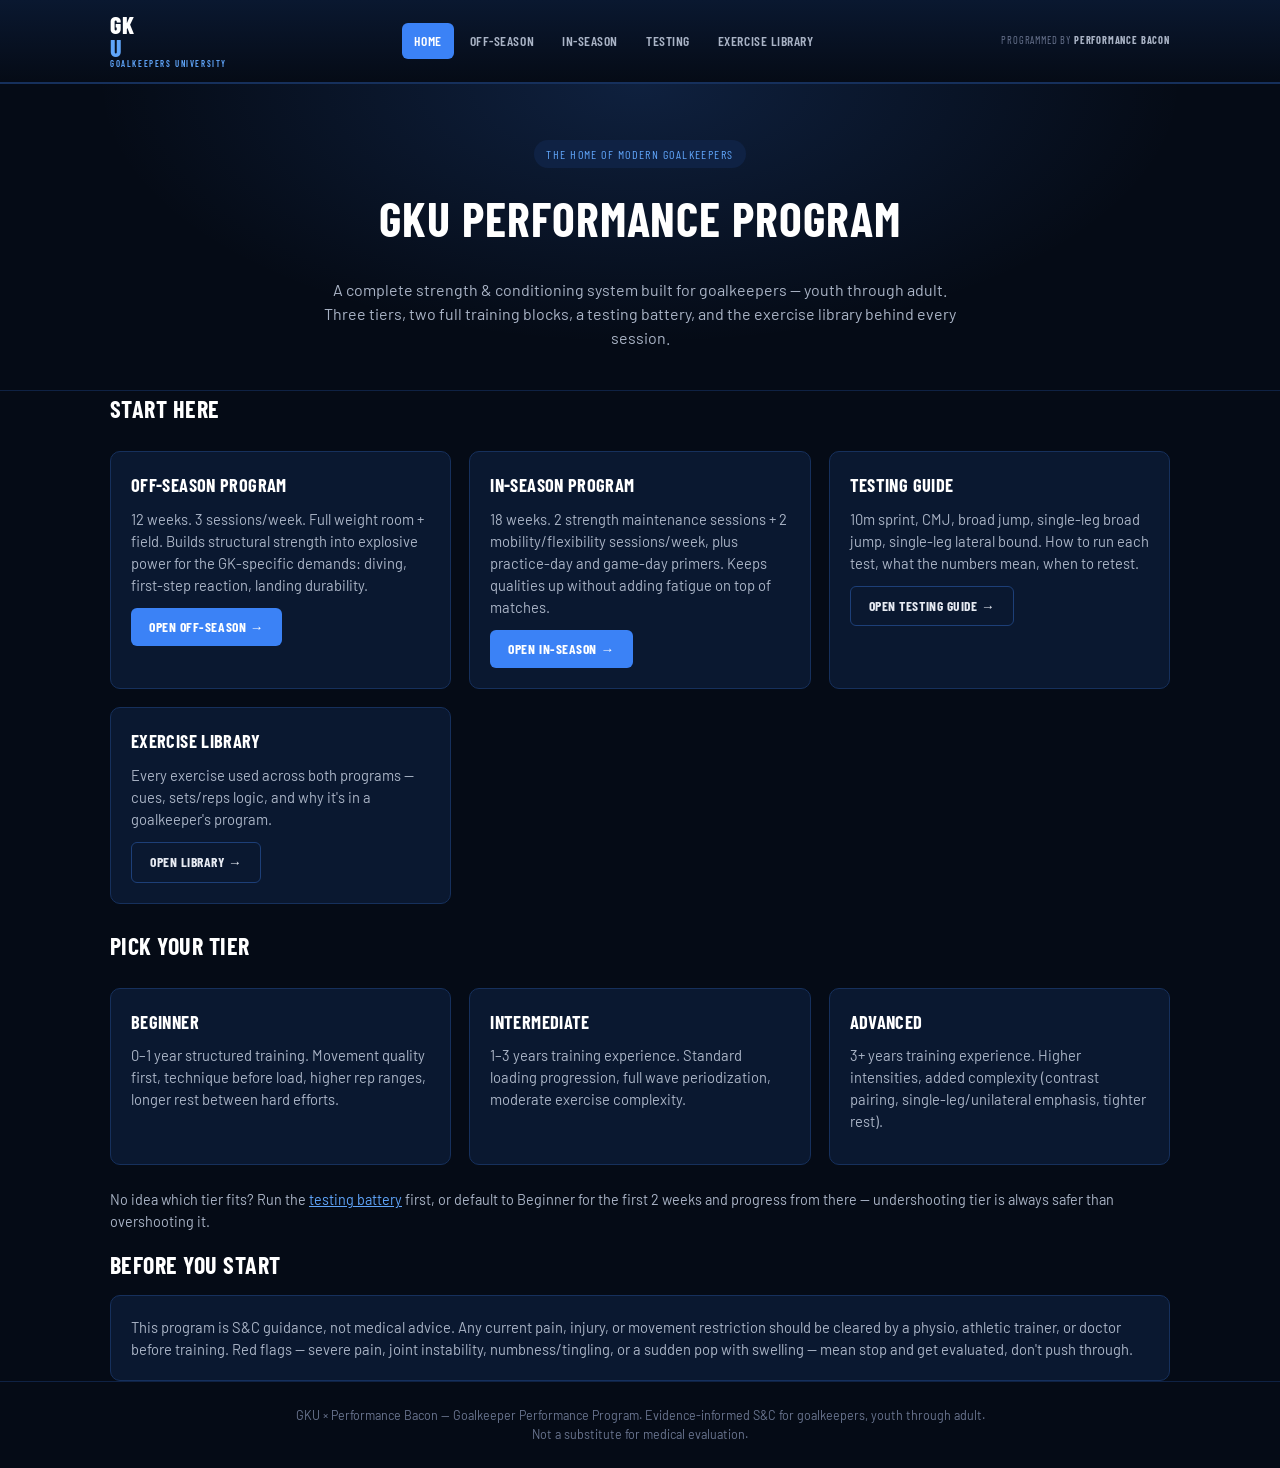
==== index.html @ 05894696 "Initial build: GKU x Performance Bacon goalkeeper program 12-week off-season (Triphasic block: Eccen" ====
<!DOCTYPE html>
<html lang="en">
<head>
<meta charset="UTF-8">
<meta name="viewport" content="width=device-width, initial-scale=1.0">
<title>GKU Performance Program — Goalkeepers University</title>
<meta name="description" content="Evidence-informed strength &amp; conditioning program for goalkeepers, youth through adult. Off-season and in-season blocks, testing guide, exercise library.">
<link rel="preconnect" href="https://fonts.googleapis.com">
<link href="https://fonts.googleapis.com/css2?family=Barlow:wght@400;500;600&family=Barlow+Condensed:wght@600;700;800&display=swap" rel="stylesheet">
<link rel="stylesheet" href="assets/css/style.css">
</head>
<body>

<header class="site-header">
  <div class="header-inner">
    <div class="brand-lockup">
      <div class="gku-mark">GK<span style="color:var(--blue-bright)">U</span><small>GOALKEEPERS UNIVERSITY</small></div>
    </div>
    <nav class="main-nav">
      <a href="index.html">Home</a>
      <a href="off-season.html">Off-Season</a>
      <a href="in-season.html">In-Season</a>
      <a href="testing-guide.html">Testing</a>
      <a href="exercise-library.html">Exercise Library</a>
    </nav>
    <div class="pb-credit">Programmed by <b>Performance Bacon</b></div>
  </div>
</header>

<section class="hero">
  <div class="wrap">
    <span class="tag">The Home of Modern Goalkeepers</span>
    <h1>GKU Performance Program</h1>
    <p>A complete strength &amp; conditioning system built for goalkeepers — youth through adult. Three tiers, two full training blocks, a testing battery, and the exercise library behind every session.</p>
  </div>
</section>

<main class="wrap">

  <h2>Start here</h2>
  <div class="card-grid">
    <div class="card">
      <h3>Off-Season Program</h3>
      <p>12 weeks. 3 sessions/week. Full weight room + field. Builds structural strength into explosive power for the GK-specific demands: diving, first-step reaction, landing durability.</p>
      <a class="btn" href="off-season.html">Open Off-Season →</a>
    </div>
    <div class="card">
      <h3>In-Season Program</h3>
      <p>18 weeks. 2 strength maintenance sessions + 2 mobility/flexibility sessions/week, plus practice-day and game-day primers. Keeps qualities up without adding fatigue on top of matches.</p>
      <a class="btn" href="in-season.html">Open In-Season →</a>
    </div>
    <div class="card">
      <h3>Testing Guide</h3>
      <p>10m sprint, CMJ, broad jump, single-leg broad jump, single-leg lateral bound. How to run each test, what the numbers mean, when to retest.</p>
      <a class="btn outline" href="testing-guide.html">Open Testing Guide →</a>
    </div>
    <div class="card">
      <h3>Exercise Library</h3>
      <p>Every exercise used across both programs — cues, sets/reps logic, and why it's in a goalkeeper's program.</p>
      <a class="btn outline" href="exercise-library.html">Open Library →</a>
    </div>
  </div>

  <h2>Pick your tier</h2>
  <div class="card-grid">
    <div class="card">
      <h3>Beginner</h3>
      <p>0–1 year structured training. Movement quality first, technique before load, higher rep ranges, longer rest between hard efforts.</p>
    </div>
    <div class="card">
      <h3>Intermediate</h3>
      <p>1–3 years training experience. Standard loading progression, full wave periodization, moderate exercise complexity.</p>
    </div>
    <div class="card">
      <h3>Advanced</h3>
      <p>3+ years training experience. Higher intensities, added complexity (contrast pairing, single-leg/unilateral emphasis, tighter rest).</p>
    </div>
  </div>
  <p style="color:var(--gray-300); font-size:0.9rem;">No idea which tier fits? Run the <a href="testing-guide.html">testing battery</a> first, or default to Beginner for the first 2 weeks and progress from there — undershooting tier is always safer than overshooting it.</p>

  <h2>Before you start</h2>
  <div class="card">
    <p style="margin:0;">This program is S&amp;C guidance, not medical advice. Any current pain, injury, or movement restriction should be cleared by a physio, athletic trainer, or doctor before training. Red flags — severe pain, joint instability, numbness/tingling, or a sudden pop with swelling — mean stop and get evaluated, don't push through.</p>
  </div>

</main>

<footer>
  <div class="wrap">
    GKU × Performance Bacon — Goalkeeper Performance Program. Evidence-informed S&amp;C for goalkeepers, youth through adult.<br>
    Not a substitute for medical evaluation.
  </div>
</footer>

<script src="assets/js/app.js"></script>
</body>
</html>
---- assets/css/style.css ----
:root {
  --navy-950: #050b16;
  --navy-900: #0a1830;
  --navy-800: #0f2244;
  --navy-700: #16305c;
  --navy-600: #1d3f78;
  --blue-accent: #3b82f6;
  --blue-bright: #60a5fa;
  --white: #ffffff;
  --gray-100: #e7ebf3;
  --gray-300: #aab4c6;
  --gray-500: #6b7691;
  --green-ok: #34d399;
  --amber: #fbbf24;
  --red: #f87171;
  --radius: 10px;
  --max-w: 1100px;
}

* { box-sizing: border-box; }

body {
  margin: 0;
  font-family: 'Barlow', -apple-system, BlinkMacSystemFont, 'Segoe UI', Arial, sans-serif;
  background: var(--navy-950);
  color: var(--gray-100);
  line-height: 1.5;
}

h1, h2, h3, h4 {
  font-family: 'Barlow Condensed', 'Arial Narrow', sans-serif;
  font-weight: 700;
  text-transform: uppercase;
  letter-spacing: 0.02em;
  margin: 0 0 0.5em;
  color: var(--white);
}

a { color: var(--blue-bright); }

.wrap { max-width: var(--max-w); margin: 0 auto; padding: 0 20px; }

/* ---------- Header / Nav ---------- */
header.site-header {
  background: linear-gradient(180deg, var(--navy-900) 0%, var(--navy-950) 100%);
  border-bottom: 2px solid var(--navy-700);
  position: sticky;
  top: 0;
  z-index: 50;
}

.header-inner {
  display: flex;
  align-items: center;
  justify-content: space-between;
  padding: 14px 20px;
  max-width: var(--max-w);
  margin: 0 auto;
  gap: 16px;
  flex-wrap: wrap;
}

.brand-lockup { display: flex; align-items: center; gap: 10px; }

.gku-mark {
  font-family: 'Barlow Condensed', sans-serif;
  font-weight: 800;
  font-size: 1.5rem;
  letter-spacing: 0.03em;
  color: var(--white);
  display: flex;
  flex-direction: column;
  line-height: 0.95;
}
.gku-mark small {
  font-size: 0.55rem;
  font-weight: 600;
  color: var(--blue-bright);
  letter-spacing: 0.18em;
}

nav.main-nav { display: flex; gap: 4px; flex-wrap: wrap; }
nav.main-nav a {
  color: var(--gray-300);
  text-decoration: none;
  font-family: 'Barlow Condensed', sans-serif;
  font-weight: 600;
  text-transform: uppercase;
  font-size: 0.85rem;
  letter-spacing: 0.04em;
  padding: 8px 12px;
  border-radius: 6px;
  transition: background .15s, color .15s;
}
nav.main-nav a:hover { background: var(--navy-800); color: var(--white); }
nav.main-nav a.active { background: var(--blue-accent); color: var(--white); }

.pb-credit {
  font-family: 'Barlow Condensed', sans-serif;
  font-size: 0.65rem;
  color: var(--gray-500);
  letter-spacing: 0.08em;
  text-transform: uppercase;
}
.pb-credit b { color: var(--gray-300); }

/* ---------- Hero ---------- */
.hero {
  background:
    radial-gradient(ellipse at top, rgba(59,130,246,0.18), transparent 60%),
    var(--navy-950);
  padding: 56px 20px 40px;
  text-align: center;
  border-bottom: 1px solid var(--navy-800);
}
.hero h1 { font-size: clamp(1.8rem, 5vw, 3rem); }
.hero p { color: var(--gray-300); max-width: 640px; margin: 12px auto 0; }
.hero .tag {
  display: inline-block;
  background: var(--navy-800);
  color: var(--blue-bright);
  font-family: 'Barlow Condensed', sans-serif;
  font-size: 0.75rem;
  letter-spacing: 0.12em;
  text-transform: uppercase;
  padding: 5px 12px;
  border-radius: 999px;
  margin-bottom: 14px;
}

/* ---------- Cards / Grid ---------- */
main { padding: 40px 0 80px; }

.card-grid {
  display: grid;
  grid-template-columns: repeat(auto-fit, minmax(260px, 1fr));
  gap: 18px;
  margin: 24px 0;
}

.card {
  background: var(--navy-900);
  border: 1px solid var(--navy-700);
  border-radius: var(--radius);
  padding: 20px;
}
.card h3 { font-size: 1.15rem; margin-bottom: 8px; }
.card p { color: var(--gray-300); font-size: 0.92rem; margin: 0 0 12px; }

.btn {
  display: inline-block;
  background: var(--blue-accent);
  color: var(--white);
  text-decoration: none;
  font-family: 'Barlow Condensed', sans-serif;
  font-weight: 700;
  text-transform: uppercase;
  letter-spacing: 0.04em;
  font-size: 0.85rem;
  padding: 9px 18px;
  border-radius: 6px;
  border: none;
  cursor: pointer;
}
.btn:hover { background: var(--blue-bright); }
.btn.outline { background: transparent; border: 1px solid var(--navy-600); color: var(--gray-100); }
.btn.small { padding: 6px 12px; font-size: 0.75rem; }

/* ---------- Tier tabs ---------- */
.tier-tabs {
  display: flex;
  gap: 6px;
  background: var(--navy-900);
  border: 1px solid var(--navy-700);
  border-radius: var(--radius);
  padding: 6px;
  margin-bottom: 20px;
  flex-wrap: wrap;
}
.tier-tabs button {
  flex: 1;
  min-width: 100px;
  background: transparent;
  border: none;
  color: var(--gray-300);
  font-family: 'Barlow Condensed', sans-serif;
  font-weight: 700;
  text-transform: uppercase;
  letter-spacing: 0.03em;
  padding: 10px;
  border-radius: 6px;
  cursor: pointer;
  font-size: 0.9rem;
}
.tier-tabs button.active { background: var(--blue-accent); color: var(--white); }

/* ---------- Week navigator ---------- */
.week-nav {
  display: flex;
  align-items: center;
  gap: 10px;
  margin-bottom: 18px;
  background: var(--navy-900);
  border: 1px solid var(--navy-700);
  border-radius: var(--radius);
  padding: 10px 14px;
  flex-wrap: wrap;
}
.week-nav select {
  background: var(--navy-800);
  color: var(--white);
  border: 1px solid var(--navy-700);
  border-radius: 6px;
  padding: 6px 10px;
  font-family: 'Barlow Condensed', sans-serif;
  font-weight: 600;
}
.block-pill {
  font-size: 0.7rem;
  text-transform: uppercase;
  letter-spacing: 0.08em;
  background: var(--navy-800);
  color: var(--blue-bright);
  padding: 4px 10px;
  border-radius: 999px;
}
.progress-mini { margin-left: auto; font-size: 0.8rem; color: var(--gray-300); }

/* ---------- Session block ---------- */
.session {
  background: var(--navy-900);
  border: 1px solid var(--navy-700);
  border-radius: var(--radius);
  margin-bottom: 18px;
  overflow: hidden;
}
.session-head {
  display: flex;
  justify-content: space-between;
  align-items: center;
  padding: 14px 18px;
  background: var(--navy-800);
  cursor: pointer;
  flex-wrap: wrap;
  gap: 8px;
}
.session-head h3 { margin: 0; font-size: 1.05rem; }
.session-meta { font-size: 0.78rem; color: var(--gray-300); }
.session-check {
  display: flex; align-items: center; gap: 6px;
  font-family: 'Barlow Condensed', sans-serif;
  font-size: 0.75rem; text-transform: uppercase; letter-spacing: .05em;
  color: var(--gray-300);
}
.session-check input { width: 16px; height: 16px; accent-color: var(--blue-accent); }

.session-body { padding: 4px 18px 16px; display: none; }
.session.open .session-body { display: block; }
.session.open .chevron { transform: rotate(180deg); }
.chevron { transition: transform .15s; color: var(--gray-300); }

table.prog {
  width: 100%;
  border-collapse: collapse;
  margin: 10px 0 16px;
  font-size: 0.86rem;
}
table.prog th, table.prog td {
  border-bottom: 1px solid var(--navy-700);
  padding: 8px 6px;
  text-align: left;
}
table.prog th {
  color: var(--blue-bright);
  font-family: 'Barlow Condensed', sans-serif;
  text-transform: uppercase;
  font-size: 0.72rem;
  letter-spacing: 0.05em;
}
table.prog td.notes { color: var(--gray-300); font-size: 0.8rem; }
.slot-tag {
  display: inline-block;
  font-size: 0.65rem;
  text-transform: uppercase;
  letter-spacing: 0.05em;
  background: var(--navy-700);
  color: var(--gray-100);
  padding: 2px 7px;
  border-radius: 4px;
  margin-right: 6px;
}

.rpe { color: var(--amber); font-weight: 600; }
.deload-banner {
  background: rgba(251,191,36,0.12);
  border: 1px solid var(--amber);
  color: var(--amber);
  padding: 10px 14px;
  border-radius: 8px;
  font-size: 0.85rem;
  margin-bottom: 16px;
}

/* ---------- Testing / norms table ---------- */
table.norms { width: 100%; border-collapse: collapse; margin: 14px 0; font-size: 0.85rem; }
table.norms th, table.norms td { border: 1px solid var(--navy-700); padding: 8px 10px; text-align: center; }
table.norms th { background: var(--navy-800); color: var(--blue-bright); font-family: 'Barlow Condensed', sans-serif; text-transform: uppercase; font-size: 0.72rem; }
table.norms td:first-child, table.norms th:first-child { text-align: left; }

/* ---------- Exercise library ---------- */
.ex-grid { display: grid; grid-template-columns: repeat(auto-fill, minmax(280px,1fr)); gap: 14px; }
.ex-card { background: var(--navy-900); border: 1px solid var(--navy-700); border-radius: var(--radius); padding: 16px; }
.ex-card h4 { font-size: 1rem; margin-bottom: 6px; }
.ex-card .cat { font-size: 0.65rem; color: var(--blue-bright); text-transform: uppercase; letter-spacing: .08em; margin-bottom: 8px; display:block; }
.ex-card p { font-size: 0.82rem; color: var(--gray-300); margin: 4px 0; }
.search-bar { margin-bottom: 20px; }
.search-bar input {
  width: 100%; padding: 12px 14px; border-radius: 8px; border: 1px solid var(--navy-700);
  background: var(--navy-900); color: var(--white); font-size: 0.95rem;
}

/* ---------- Footer ---------- */
footer {
  border-top: 1px solid var(--navy-800);
  padding: 24px 20px;
  text-align: center;
  color: var(--gray-500);
  font-size: 0.78rem;
}

@media (max-width: 640px) {
  .header-inner { justify-content: center; text-align: center; }
  nav.main-nav { justify-content: center; }
}
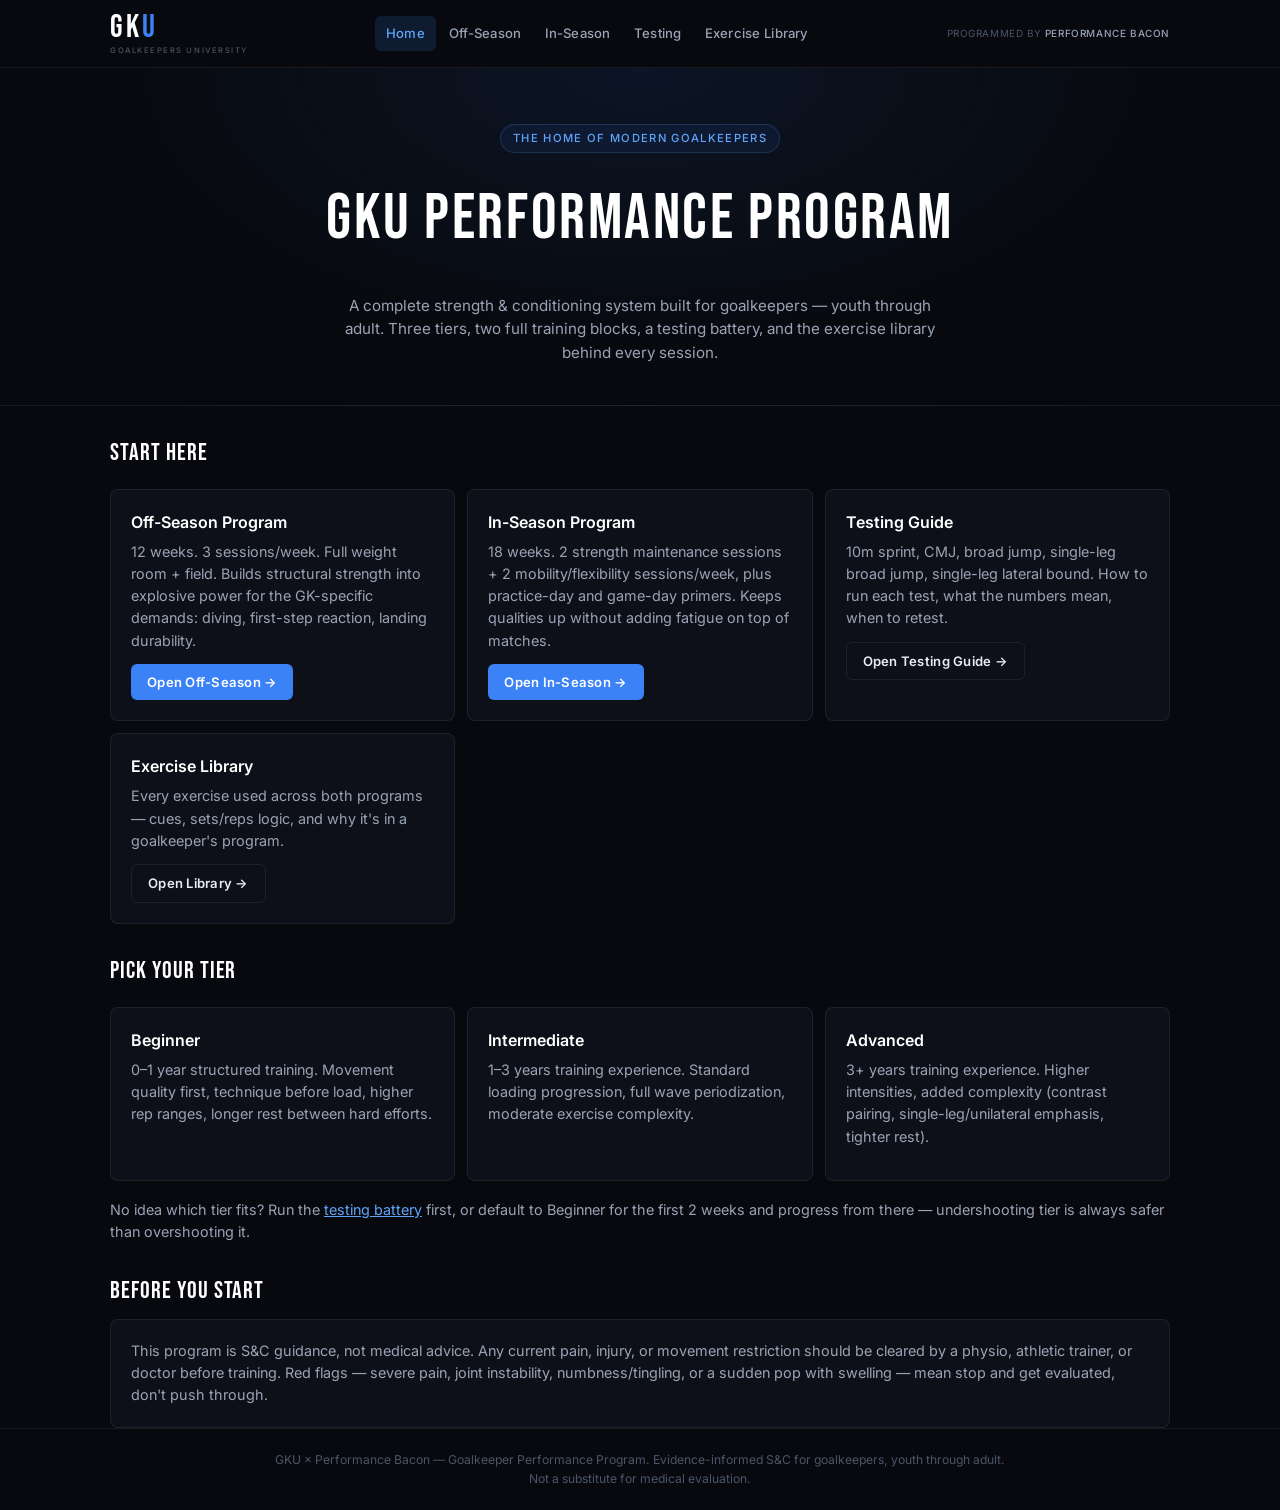
==== commit 863f865b: "Redesign: dark theme, Bebas Neue/Inter fonts, minimal UI, flaw fixes - New near-black palette (#0709" ====
--- a/index.html
+++ b/index.html
@@ -6,7 +6,7 @@
 <title>GKU Performance Program — Goalkeepers University</title>
 <meta name="description" content="Evidence-informed strength &amp; conditioning program for goalkeepers, youth through adult. Off-season and in-season blocks, testing guide, exercise library.">
 <link rel="preconnect" href="https://fonts.googleapis.com">
-<link href="https://fonts.googleapis.com/css2?family=Barlow:wght@400;500;600&family=Barlow+Condensed:wght@600;700;800&display=swap" rel="stylesheet">
+<link href="https://fonts.googleapis.com/css2?family=Bebas+Neue&family=Inter:wght@400;500;600&display=swap" rel="stylesheet">
 <link rel="stylesheet" href="assets/css/style.css">
 </head>
 <body>
@@ -14,7 +14,7 @@
 <header class="site-header">
   <div class="header-inner">
     <div class="brand-lockup">
-      <div class="gku-mark">GK<span style="color:var(--blue-bright)">U</span><small>GOALKEEPERS UNIVERSITY</small></div>
+      <div class="gku-mark"><span class="gku-word">GK<span class="accent-u">U</span></span><small>GOALKEEPERS UNIVERSITY</small></div>
     </div>
     <nav class="main-nav">
       <a href="index.html">Home</a>
--- a/assets/css/style.css
+++ b/assets/css/style.css
@@ -1,19 +1,18 @@
 :root {
-  --navy-950: #050b16;
-  --navy-900: #0a1830;
-  --navy-800: #0f2244;
-  --navy-700: #16305c;
-  --navy-600: #1d3f78;
+  --bg: #07090e;
+  --surface: #0d1018;
+  --surface-2: #111520;
+  --border: rgba(255,255,255,0.07);
   --blue-accent: #3b82f6;
   --blue-bright: #60a5fa;
   --white: #ffffff;
   --gray-100: #e7ebf3;
-  --gray-300: #aab4c6;
-  --gray-500: #6b7691;
+  --gray-300: #9aa3b5;
+  --gray-500: #4b5568;
   --green-ok: #34d399;
   --amber: #fbbf24;
   --red: #f87171;
-  --radius: 10px;
+  --radius: 8px;
   --max-w: 1100px;
 }
 
@@ -21,17 +20,24 @@
 
 body {
   margin: 0;
-  font-family: 'Barlow', -apple-system, BlinkMacSystemFont, 'Segoe UI', Arial, sans-serif;
-  background: var(--navy-950);
+  font-family: 'Inter', -apple-system, BlinkMacSystemFont, 'Segoe UI', Arial, sans-serif;
+  background: var(--bg);
   color: var(--gray-100);
-  line-height: 1.5;
-}
-
-h1, h2, h3, h4 {
-  font-family: 'Barlow Condensed', 'Arial Narrow', sans-serif;
-  font-weight: 700;
-  text-transform: uppercase;
-  letter-spacing: 0.02em;
+  line-height: 1.55;
+}
+
+h1, h2 {
+  font-family: 'Bebas Neue', 'Arial Narrow', sans-serif;
+  font-weight: 400;
+  text-transform: uppercase;
+  letter-spacing: 0.04em;
+  margin: 0 0 0.4em;
+  color: var(--white);
+}
+
+h3, h4 {
+  font-family: 'Inter', sans-serif;
+  font-weight: 600;
   margin: 0 0 0.5em;
   color: var(--white);
 }
@@ -42,8 +48,8 @@
 
 /* ---------- Header / Nav ---------- */
 header.site-header {
-  background: linear-gradient(180deg, var(--navy-900) 0%, var(--navy-950) 100%);
-  border-bottom: 2px solid var(--navy-700);
+  background: var(--bg);
+  border-bottom: 1px solid var(--border);
   position: sticky;
   top: 0;
   z-index: 50;
@@ -53,7 +59,7 @@
   display: flex;
   align-items: center;
   justify-content: space-between;
-  padding: 14px 20px;
+  padding: 12px 20px;
   max-width: var(--max-w);
   margin: 0 auto;
   gap: 16px;
@@ -63,69 +69,86 @@
 .brand-lockup { display: flex; align-items: center; gap: 10px; }
 
 .gku-mark {
-  font-family: 'Barlow Condensed', sans-serif;
-  font-weight: 800;
-  font-size: 1.5rem;
-  letter-spacing: 0.03em;
-  color: var(--white);
   display: flex;
   flex-direction: column;
-  line-height: 0.95;
-}
+  line-height: 1;
+  gap: 3px;
+}
+.gku-word {
+  font-family: 'Bebas Neue', sans-serif;
+  font-size: 2rem;
+  letter-spacing: 0.1em;
+  color: var(--white);
+  line-height: 1;
+}
+.accent-u { color: var(--blue-accent); }
 .gku-mark small {
-  font-size: 0.55rem;
-  font-weight: 600;
-  color: var(--blue-bright);
-  letter-spacing: 0.18em;
-}
-
-nav.main-nav { display: flex; gap: 4px; flex-wrap: wrap; }
+  font-family: 'Inter', sans-serif;
+  font-size: 0.48rem;
+  font-weight: 500;
+  color: rgba(255,255,255,0.3);
+  letter-spacing: 0.2em;
+  text-transform: uppercase;
+}
+
+nav.main-nav { display: flex; gap: 2px; flex-wrap: wrap; }
 nav.main-nav a {
   color: var(--gray-300);
   text-decoration: none;
-  font-family: 'Barlow Condensed', sans-serif;
-  font-weight: 600;
-  text-transform: uppercase;
-  font-size: 0.85rem;
-  letter-spacing: 0.04em;
-  padding: 8px 12px;
+  font-family: 'Inter', sans-serif;
+  font-weight: 500;
+  font-size: 0.82rem;
+  letter-spacing: 0.01em;
+  padding: 7px 11px;
   border-radius: 6px;
-  transition: background .15s, color .15s;
-}
-nav.main-nav a:hover { background: var(--navy-800); color: var(--white); }
-nav.main-nav a.active { background: var(--blue-accent); color: var(--white); }
+  transition: background .12s, color .12s;
+}
+nav.main-nav a:hover { background: rgba(255,255,255,0.05); color: var(--white); }
+nav.main-nav a.active { background: rgba(59,130,246,0.15); color: var(--blue-bright); }
 
 .pb-credit {
-  font-family: 'Barlow Condensed', sans-serif;
-  font-size: 0.65rem;
+  font-family: 'Inter', sans-serif;
+  font-size: 0.62rem;
   color: var(--gray-500);
+  letter-spacing: 0.06em;
+  text-transform: uppercase;
+  white-space: nowrap;
+}
+.pb-credit b { color: var(--gray-300); font-weight: 500; }
+
+.week-nav label {
+  font-family: 'Inter', sans-serif;
+  font-weight: 600;
+  color: var(--gray-300);
+  font-size: 0.78rem;
+  text-transform: uppercase;
   letter-spacing: 0.08em;
-  text-transform: uppercase;
-}
-.pb-credit b { color: var(--gray-300); }
+}
 
 /* ---------- Hero ---------- */
 .hero {
   background:
-    radial-gradient(ellipse at top, rgba(59,130,246,0.18), transparent 60%),
-    var(--navy-950);
+    radial-gradient(ellipse at 50% 0%, rgba(59,130,246,0.1), transparent 60%),
+    var(--bg);
   padding: 56px 20px 40px;
   text-align: center;
-  border-bottom: 1px solid var(--navy-800);
-}
-.hero h1 { font-size: clamp(1.8rem, 5vw, 3rem); }
-.hero p { color: var(--gray-300); max-width: 640px; margin: 12px auto 0; }
+  border-bottom: 1px solid var(--border);
+}
+.hero h1 { font-size: clamp(2.4rem, 6vw, 4rem); }
+.hero p { color: var(--gray-300); max-width: 600px; margin: 10px auto 0; font-size: 0.95rem; }
 .hero .tag {
   display: inline-block;
-  background: var(--navy-800);
+  background: rgba(59,130,246,0.08);
   color: var(--blue-bright);
-  font-family: 'Barlow Condensed', sans-serif;
-  font-size: 0.75rem;
+  font-family: 'Inter', sans-serif;
+  font-size: 0.7rem;
+  font-weight: 500;
   letter-spacing: 0.12em;
   text-transform: uppercase;
   padding: 5px 12px;
   border-radius: 999px;
-  margin-bottom: 14px;
+  border: 1px solid rgba(96,165,250,0.18);
+  margin-bottom: 16px;
 }
 
 /* ---------- Cards / Grid ---------- */
@@ -134,63 +157,63 @@
 .card-grid {
   display: grid;
   grid-template-columns: repeat(auto-fit, minmax(260px, 1fr));
-  gap: 18px;
-  margin: 24px 0;
+  gap: 12px;
+  margin: 18px 0;
 }
 
 .card {
-  background: var(--navy-900);
-  border: 1px solid var(--navy-700);
+  background: var(--surface);
+  border: 1px solid var(--border);
   border-radius: var(--radius);
   padding: 20px;
-}
-.card h3 { font-size: 1.15rem; margin-bottom: 8px; }
-.card p { color: var(--gray-300); font-size: 0.92rem; margin: 0 0 12px; }
+  overflow-x: auto;
+}
+.card h3 { font-size: 1rem; margin-bottom: 6px; }
+.card p { color: var(--gray-300); font-size: 0.9rem; margin: 0 0 12px; }
 
 .btn {
   display: inline-block;
   background: var(--blue-accent);
   color: var(--white);
   text-decoration: none;
-  font-family: 'Barlow Condensed', sans-serif;
-  font-weight: 700;
-  text-transform: uppercase;
-  letter-spacing: 0.04em;
-  font-size: 0.85rem;
-  padding: 9px 18px;
+  font-family: 'Inter', sans-serif;
+  font-weight: 600;
+  font-size: 0.82rem;
+  letter-spacing: 0.02em;
+  padding: 8px 16px;
   border-radius: 6px;
   border: none;
   cursor: pointer;
 }
 .btn:hover { background: var(--blue-bright); }
-.btn.outline { background: transparent; border: 1px solid var(--navy-600); color: var(--gray-100); }
-.btn.small { padding: 6px 12px; font-size: 0.75rem; }
+.btn.outline { background: transparent; border: 1px solid var(--border); color: var(--gray-100); }
+.btn.small { padding: 5px 11px; font-size: 0.75rem; }
 
 /* ---------- Tier tabs ---------- */
 .tier-tabs {
   display: flex;
-  gap: 6px;
-  background: var(--navy-900);
-  border: 1px solid var(--navy-700);
+  gap: 4px;
+  background: var(--surface);
+  border: 1px solid var(--border);
   border-radius: var(--radius);
-  padding: 6px;
-  margin-bottom: 20px;
+  padding: 4px;
+  margin-bottom: 14px;
   flex-wrap: wrap;
 }
 .tier-tabs button {
   flex: 1;
-  min-width: 100px;
+  min-width: 90px;
   background: transparent;
   border: none;
   color: var(--gray-300);
-  font-family: 'Barlow Condensed', sans-serif;
-  font-weight: 700;
-  text-transform: uppercase;
-  letter-spacing: 0.03em;
-  padding: 10px;
-  border-radius: 6px;
+  font-family: 'Inter', sans-serif;
+  font-weight: 600;
+  text-transform: uppercase;
+  letter-spacing: 0.04em;
+  padding: 9px;
+  border-radius: 5px;
   cursor: pointer;
-  font-size: 0.9rem;
+  font-size: 0.82rem;
 }
 .tier-tabs button.active { background: var(--blue-accent); color: var(--white); }
 
@@ -199,134 +222,151 @@
   display: flex;
   align-items: center;
   gap: 10px;
-  margin-bottom: 18px;
-  background: var(--navy-900);
-  border: 1px solid var(--navy-700);
+  margin-bottom: 14px;
+  background: var(--surface);
+  border: 1px solid var(--border);
   border-radius: var(--radius);
-  padding: 10px 14px;
+  padding: 9px 14px;
   flex-wrap: wrap;
 }
 .week-nav select {
-  background: var(--navy-800);
-  color: var(--white);
-  border: 1px solid var(--navy-700);
-  border-radius: 6px;
-  padding: 6px 10px;
-  font-family: 'Barlow Condensed', sans-serif;
-  font-weight: 600;
+  background: var(--bg);
+  color: var(--white);
+  border: 1px solid var(--border);
+  border-radius: 5px;
+  padding: 5px 10px;
+  font-family: 'Inter', sans-serif;
+  font-size: 0.85rem;
 }
 .block-pill {
-  font-size: 0.7rem;
+  font-size: 0.68rem;
+  font-family: 'Inter', sans-serif;
   text-transform: uppercase;
   letter-spacing: 0.08em;
-  background: var(--navy-800);
+  background: rgba(59,130,246,0.1);
   color: var(--blue-bright);
-  padding: 4px 10px;
+  padding: 3px 9px;
   border-radius: 999px;
-}
-.progress-mini { margin-left: auto; font-size: 0.8rem; color: var(--gray-300); }
+  border: 1px solid rgba(96,165,250,0.18);
+}
+.progress-mini { margin-left: auto; font-size: 0.78rem; color: var(--gray-300); }
 
 /* ---------- Session block ---------- */
 .session {
-  background: var(--navy-900);
-  border: 1px solid var(--navy-700);
+  background: var(--surface);
+  border: 1px solid var(--border);
   border-radius: var(--radius);
-  margin-bottom: 18px;
+  margin-bottom: 10px;
   overflow: hidden;
 }
 .session-head {
   display: flex;
   justify-content: space-between;
   align-items: center;
-  padding: 14px 18px;
-  background: var(--navy-800);
+  padding: 12px 16px;
+  background: var(--surface-2);
   cursor: pointer;
   flex-wrap: wrap;
   gap: 8px;
 }
-.session-head h3 { margin: 0; font-size: 1.05rem; }
-.session-meta { font-size: 0.78rem; color: var(--gray-300); }
+.session-head h3 { margin: 0; font-size: 0.95rem; }
+.session-meta { font-size: 0.76rem; color: var(--gray-300); }
 .session-check {
   display: flex; align-items: center; gap: 6px;
-  font-family: 'Barlow Condensed', sans-serif;
-  font-size: 0.75rem; text-transform: uppercase; letter-spacing: .05em;
-  color: var(--gray-300);
-}
-.session-check input { width: 16px; height: 16px; accent-color: var(--blue-accent); }
-
-.session-body { padding: 4px 18px 16px; display: none; }
+  font-family: 'Inter', sans-serif;
+  font-size: 0.72rem; text-transform: uppercase; letter-spacing: .05em;
+  color: var(--gray-300);
+}
+.session-check input { width: 15px; height: 15px; accent-color: var(--blue-accent); }
+
+.session-body { padding: 4px 16px 14px; display: none; overflow-x: auto; }
 .session.open .session-body { display: block; }
 .session.open .chevron { transform: rotate(180deg); }
-.chevron { transition: transform .15s; color: var(--gray-300); }
+.chevron { transition: transform .12s; color: var(--gray-500); }
+
+/* ---------- Tables ---------- */
+.table-scroll { overflow-x: auto; -webkit-overflow-scrolling: touch; }
 
 table.prog {
   width: 100%;
   border-collapse: collapse;
-  margin: 10px 0 16px;
-  font-size: 0.86rem;
+  margin: 10px 0 14px;
+  font-size: 0.84rem;
 }
 table.prog th, table.prog td {
-  border-bottom: 1px solid var(--navy-700);
-  padding: 8px 6px;
+  border-bottom: 1px solid var(--border);
+  padding: 7px 6px;
   text-align: left;
 }
 table.prog th {
   color: var(--blue-bright);
-  font-family: 'Barlow Condensed', sans-serif;
-  text-transform: uppercase;
-  font-size: 0.72rem;
-  letter-spacing: 0.05em;
-}
-table.prog td.notes { color: var(--gray-300); font-size: 0.8rem; }
+  font-family: 'Inter', sans-serif;
+  font-weight: 600;
+  text-transform: uppercase;
+  font-size: 0.68rem;
+  letter-spacing: 0.07em;
+}
+table.prog td.notes { color: var(--gray-300); font-size: 0.78rem; }
 .slot-tag {
   display: inline-block;
-  font-size: 0.65rem;
+  font-size: 0.62rem;
   text-transform: uppercase;
   letter-spacing: 0.05em;
-  background: var(--navy-700);
-  color: var(--gray-100);
-  padding: 2px 7px;
-  border-radius: 4px;
-  margin-right: 6px;
+  background: rgba(255,255,255,0.06);
+  color: var(--gray-300);
+  padding: 2px 6px;
+  border-radius: 3px;
+  margin-right: 5px;
 }
 
 .rpe { color: var(--amber); font-weight: 600; }
 .deload-banner {
-  background: rgba(251,191,36,0.12);
-  border: 1px solid var(--amber);
+  background: rgba(251,191,36,0.07);
+  border: 1px solid rgba(251,191,36,0.25);
   color: var(--amber);
   padding: 10px 14px;
-  border-radius: 8px;
-  font-size: 0.85rem;
-  margin-bottom: 16px;
+  border-radius: 7px;
+  font-size: 0.84rem;
+  margin-bottom: 14px;
 }
 
 /* ---------- Testing / norms table ---------- */
-table.norms { width: 100%; border-collapse: collapse; margin: 14px 0; font-size: 0.85rem; }
-table.norms th, table.norms td { border: 1px solid var(--navy-700); padding: 8px 10px; text-align: center; }
-table.norms th { background: var(--navy-800); color: var(--blue-bright); font-family: 'Barlow Condensed', sans-serif; text-transform: uppercase; font-size: 0.72rem; }
+table.norms { width: 100%; border-collapse: collapse; margin: 12px 0; font-size: 0.84rem; }
+table.norms th, table.norms td { border: 1px solid var(--border); padding: 7px 10px; text-align: center; }
+table.norms th {
+  background: var(--surface-2);
+  color: var(--blue-bright);
+  font-family: 'Inter', sans-serif;
+  font-weight: 600;
+  text-transform: uppercase;
+  font-size: 0.68rem;
+  letter-spacing: 0.07em;
+}
 table.norms td:first-child, table.norms th:first-child { text-align: left; }
 
 /* ---------- Exercise library ---------- */
-.ex-grid { display: grid; grid-template-columns: repeat(auto-fill, minmax(280px,1fr)); gap: 14px; }
-.ex-card { background: var(--navy-900); border: 1px solid var(--navy-700); border-radius: var(--radius); padding: 16px; }
-.ex-card h4 { font-size: 1rem; margin-bottom: 6px; }
-.ex-card .cat { font-size: 0.65rem; color: var(--blue-bright); text-transform: uppercase; letter-spacing: .08em; margin-bottom: 8px; display:block; }
-.ex-card p { font-size: 0.82rem; color: var(--gray-300); margin: 4px 0; }
-.search-bar { margin-bottom: 20px; }
+.ex-grid { display: grid; grid-template-columns: repeat(auto-fill, minmax(280px,1fr)); gap: 10px; }
+.ex-card { background: var(--surface); border: 1px solid var(--border); border-radius: var(--radius); padding: 15px; }
+.ex-card h4 { font-size: 0.95rem; margin-bottom: 5px; }
+.ex-card .cat { font-size: 0.62rem; color: var(--blue-bright); text-transform: uppercase; letter-spacing: .1em; margin-bottom: 6px; display:block; }
+.ex-card p { font-size: 0.82rem; color: var(--gray-300); margin: 3px 0; }
+.search-bar { margin-bottom: 18px; }
 .search-bar input {
-  width: 100%; padding: 12px 14px; border-radius: 8px; border: 1px solid var(--navy-700);
-  background: var(--navy-900); color: var(--white); font-size: 0.95rem;
-}
+  width: 100%; padding: 11px 14px; border-radius: 7px; border: 1px solid var(--border);
+  background: var(--surface); color: var(--white); font-size: 0.92rem; font-family: 'Inter', sans-serif;
+}
+.search-bar input:focus { outline: none; border-color: rgba(96,165,250,0.35); }
 
 /* ---------- Footer ---------- */
 footer {
-  border-top: 1px solid var(--navy-800);
-  padding: 24px 20px;
+  border-top: 1px solid var(--border);
+  padding: 22px 20px;
   text-align: center;
   color: var(--gray-500);
-  font-size: 0.78rem;
-}
+  font-size: 0.76rem;
+}
+
+h2 { margin: 28px 0 10px; }
 
 @media (max-width: 640px) {
   .header-inner { justify-content: center; text-align: center; }
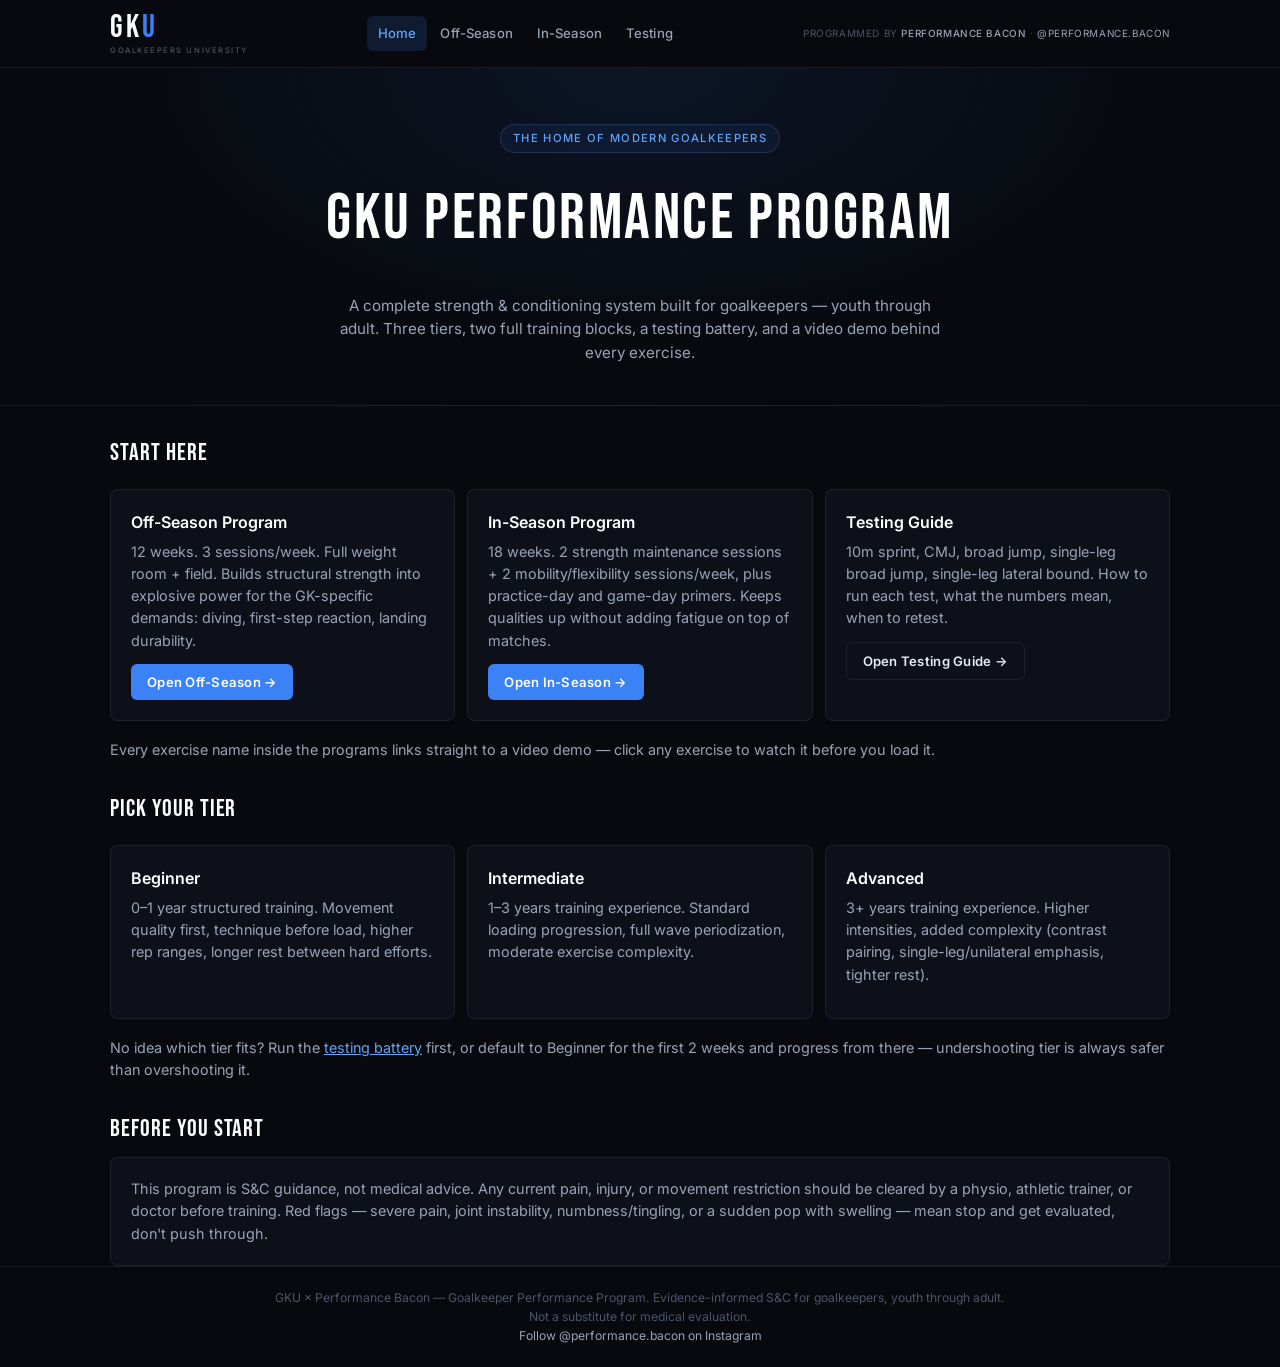
==== commit 0cfd10fa: "Rebuild in-season program + inline video demos + Instagram In-season rebuild (performance-bacon-sc f" ====
--- a/index.html
+++ b/index.html
@@ -4,7 +4,7 @@
 <meta charset="UTF-8">
 <meta name="viewport" content="width=device-width, initial-scale=1.0">
 <title>GKU Performance Program — Goalkeepers University</title>
-<meta name="description" content="Evidence-informed strength &amp; conditioning program for goalkeepers, youth through adult. Off-season and in-season blocks, testing guide, exercise library.">
+<meta name="description" content="Evidence-informed strength &amp; conditioning program for goalkeepers, youth through adult. Off-season and in-season blocks, testing guide, video demos on every exercise.">
 <link rel="preconnect" href="https://fonts.googleapis.com">
 <link href="https://fonts.googleapis.com/css2?family=Bebas+Neue&family=Inter:wght@400;500;600&display=swap" rel="stylesheet">
 <link rel="stylesheet" href="assets/css/style.css">
@@ -21,9 +21,8 @@
       <a href="off-season.html">Off-Season</a>
       <a href="in-season.html">In-Season</a>
       <a href="testing-guide.html">Testing</a>
-      <a href="exercise-library.html">Exercise Library</a>
     </nav>
-    <div class="pb-credit">Programmed by <b>Performance Bacon</b></div>
+    <div class="pb-credit">Programmed by <b>Performance Bacon</b> · <a class="ig-link" href="https://instagram.com/performance.bacon" target="_blank" rel="noopener">@performance.bacon</a></div>
   </div>
 </header>
 
@@ -31,7 +30,7 @@
   <div class="wrap">
     <span class="tag">The Home of Modern Goalkeepers</span>
     <h1>GKU Performance Program</h1>
-    <p>A complete strength &amp; conditioning system built for goalkeepers — youth through adult. Three tiers, two full training blocks, a testing battery, and the exercise library behind every session.</p>
+    <p>A complete strength &amp; conditioning system built for goalkeepers — youth through adult. Three tiers, two full training blocks, a testing battery, and a video demo behind every exercise.</p>
   </div>
 </section>
 
@@ -54,12 +53,8 @@
       <p>10m sprint, CMJ, broad jump, single-leg broad jump, single-leg lateral bound. How to run each test, what the numbers mean, when to retest.</p>
       <a class="btn outline" href="testing-guide.html">Open Testing Guide →</a>
     </div>
-    <div class="card">
-      <h3>Exercise Library</h3>
-      <p>Every exercise used across both programs — cues, sets/reps logic, and why it's in a goalkeeper's program.</p>
-      <a class="btn outline" href="exercise-library.html">Open Library →</a>
-    </div>
   </div>
+  <p style="color:var(--gray-300); font-size:0.9rem;">Every exercise name inside the programs links straight to a video demo — click any exercise to watch it before you load it.</p>
 
   <h2>Pick your tier</h2>
   <div class="card-grid">
@@ -89,6 +84,7 @@
   <div class="wrap">
     GKU × Performance Bacon — Goalkeeper Performance Program. Evidence-informed S&amp;C for goalkeepers, youth through adult.<br>
     Not a substitute for medical evaluation.
+    <br><a class="ig-link" href="https://instagram.com/performance.bacon" target="_blank" rel="noopener">Follow @performance.bacon on Instagram</a>
   </div>
 </footer>
 
--- a/assets/css/style.css
+++ b/assets/css/style.css
@@ -319,6 +319,16 @@
   margin-right: 5px;
 }
 
+.ex-link {
+  color: var(--gray-100);
+  text-decoration: none;
+  border-bottom: 1px dotted rgba(96,165,250,0.45);
+}
+.ex-link:hover { color: var(--blue-bright); border-bottom-color: var(--blue-bright); }
+
+.ig-link { color: var(--gray-300); text-decoration: none; }
+.ig-link:hover { color: var(--blue-bright); }
+
 .rpe { color: var(--amber); font-weight: 600; }
 .deload-banner {
   background: rgba(251,191,36,0.07);
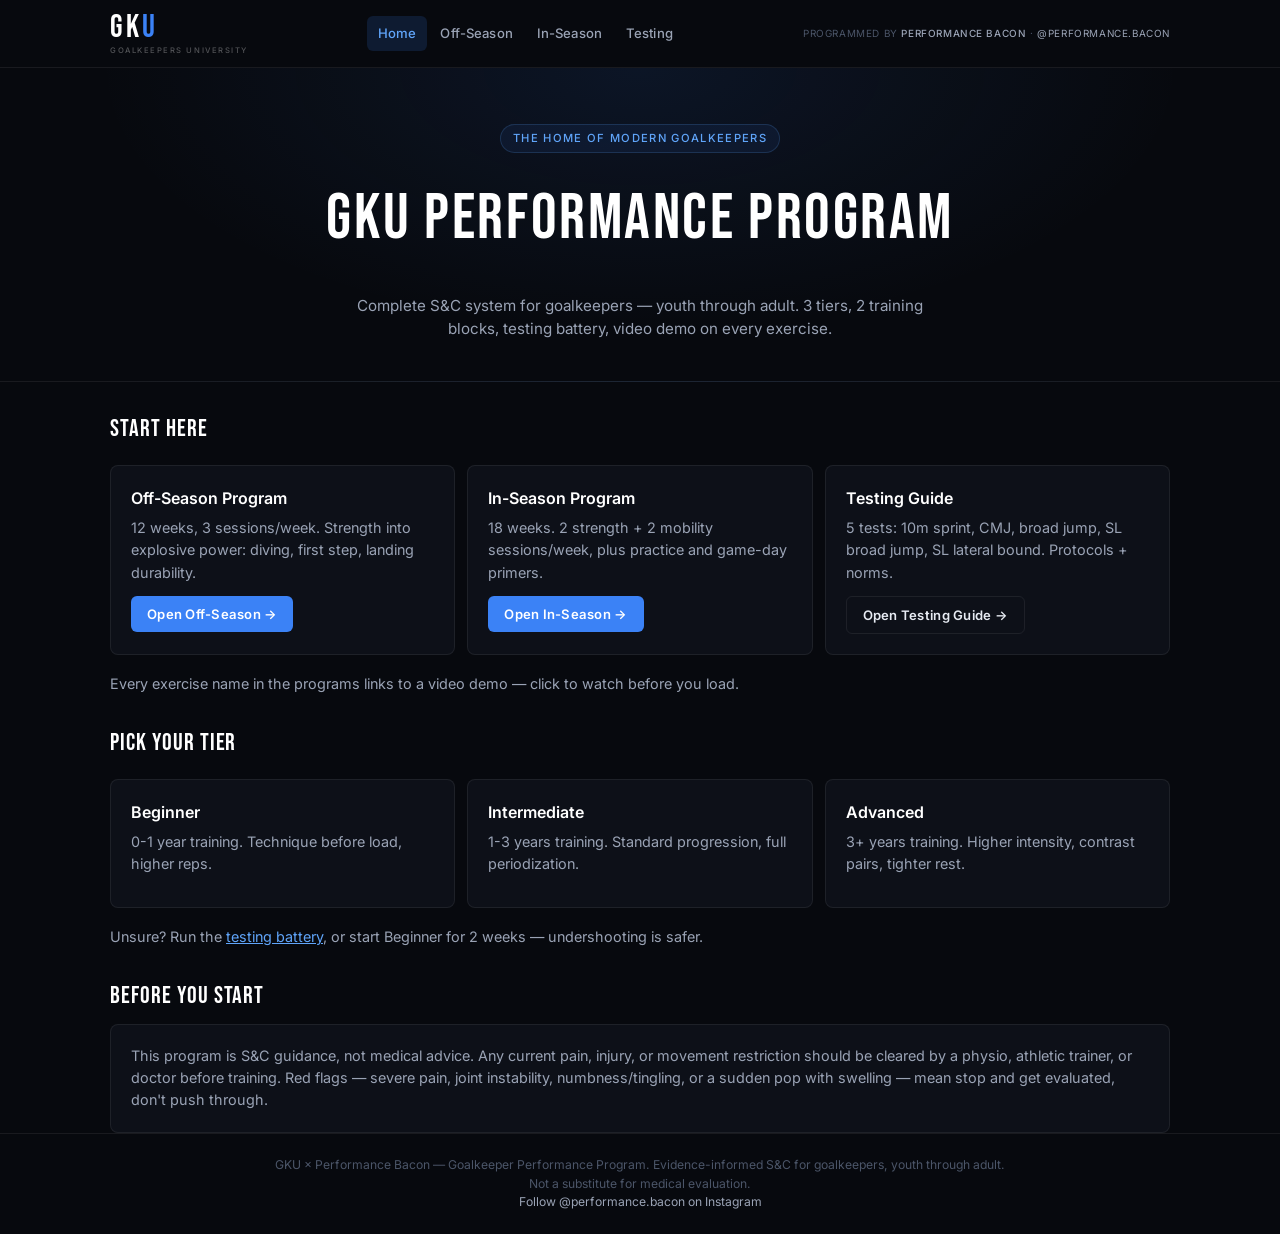
==== commit d11d05d7: "Compress all site and program text Shorter exercise names, notes, primers, drill strings in both gen" ====
--- a/index.html
+++ b/index.html
@@ -30,7 +30,7 @@
   <div class="wrap">
     <span class="tag">The Home of Modern Goalkeepers</span>
     <h1>GKU Performance Program</h1>
-    <p>A complete strength &amp; conditioning system built for goalkeepers — youth through adult. Three tiers, two full training blocks, a testing battery, and a video demo behind every exercise.</p>
+    <p>Complete S&amp;C system for goalkeepers — youth through adult. 3 tiers, 2 training blocks, testing battery, video demo on every exercise.</p>
   </div>
 </section>
 
@@ -40,38 +40,38 @@
   <div class="card-grid">
     <div class="card">
       <h3>Off-Season Program</h3>
-      <p>12 weeks. 3 sessions/week. Full weight room + field. Builds structural strength into explosive power for the GK-specific demands: diving, first-step reaction, landing durability.</p>
+      <p>12 weeks, 3 sessions/week. Strength into explosive power: diving, first step, landing durability.</p>
       <a class="btn" href="off-season.html">Open Off-Season →</a>
     </div>
     <div class="card">
       <h3>In-Season Program</h3>
-      <p>18 weeks. 2 strength maintenance sessions + 2 mobility/flexibility sessions/week, plus practice-day and game-day primers. Keeps qualities up without adding fatigue on top of matches.</p>
+      <p>18 weeks. 2 strength + 2 mobility sessions/week, plus practice and game-day primers.</p>
       <a class="btn" href="in-season.html">Open In-Season →</a>
     </div>
     <div class="card">
       <h3>Testing Guide</h3>
-      <p>10m sprint, CMJ, broad jump, single-leg broad jump, single-leg lateral bound. How to run each test, what the numbers mean, when to retest.</p>
+      <p>5 tests: 10m sprint, CMJ, broad jump, SL broad jump, SL lateral bound. Protocols + norms.</p>
       <a class="btn outline" href="testing-guide.html">Open Testing Guide →</a>
     </div>
   </div>
-  <p style="color:var(--gray-300); font-size:0.9rem;">Every exercise name inside the programs links straight to a video demo — click any exercise to watch it before you load it.</p>
+  <p style="color:var(--gray-300); font-size:0.9rem;">Every exercise name in the programs links to a video demo — click to watch before you load.</p>
 
   <h2>Pick your tier</h2>
   <div class="card-grid">
     <div class="card">
       <h3>Beginner</h3>
-      <p>0–1 year structured training. Movement quality first, technique before load, higher rep ranges, longer rest between hard efforts.</p>
+      <p>0-1 year training. Technique before load, higher reps.</p>
     </div>
     <div class="card">
       <h3>Intermediate</h3>
-      <p>1–3 years training experience. Standard loading progression, full wave periodization, moderate exercise complexity.</p>
+      <p>1-3 years training. Standard progression, full periodization.</p>
     </div>
     <div class="card">
       <h3>Advanced</h3>
-      <p>3+ years training experience. Higher intensities, added complexity (contrast pairing, single-leg/unilateral emphasis, tighter rest).</p>
+      <p>3+ years training. Higher intensity, contrast pairs, tighter rest.</p>
     </div>
   </div>
-  <p style="color:var(--gray-300); font-size:0.9rem;">No idea which tier fits? Run the <a href="testing-guide.html">testing battery</a> first, or default to Beginner for the first 2 weeks and progress from there — undershooting tier is always safer than overshooting it.</p>
+  <p style="color:var(--gray-300); font-size:0.9rem;">Unsure? Run the <a href="testing-guide.html">testing battery</a>, or start Beginner for 2 weeks — undershooting is safer.</p>
 
   <h2>Before you start</h2>
   <div class="card">
